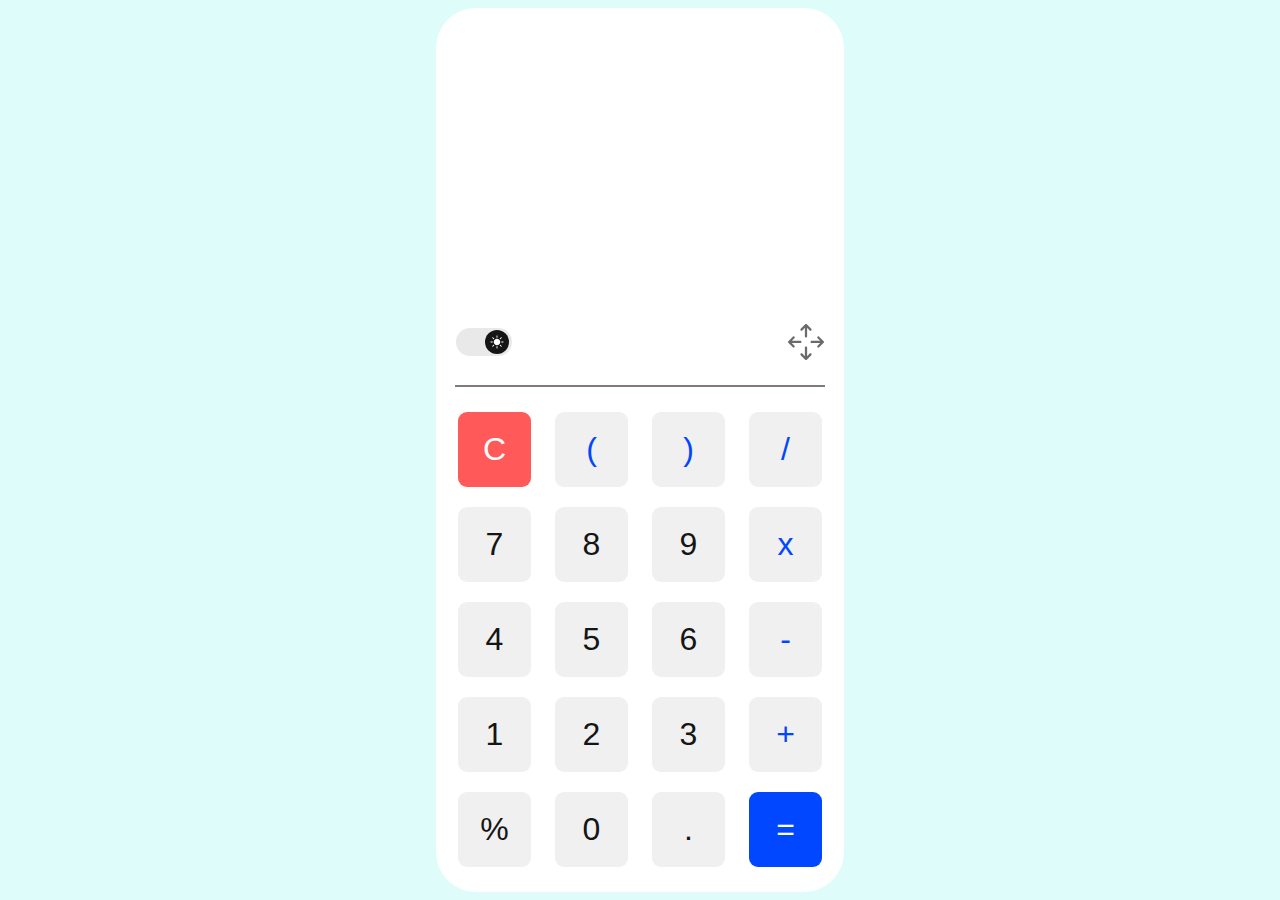
==== Project_2/index.html @ 6a68251f "Adding project 02" ====
<!DOCTYPE html>
<html lang="en">

<head>
    <meta charset="UTF-8">
    <meta http-equiv="X-UA-Compatible" content="IE=edge">
    <meta name="viewport" content="width=device-width, initial-scale=1.0">
    <link rel="shortcut icon" href="./images/ficon.webp" type="image/x-icon">
    <link rel="stylesheet" href="style.css">
    <title>Calculator</title>
</head>

<body>
    <div class="container" id="calculator">
        <form action="" class="cal" name="cal">
            <div class="res">
                <input type="text" id="text" readonly class="text" name="text">
                <input type="text" id="result" readonly class="result" name="result">
            </div>
        </form>
        <div class="flx">
            <img onclick="makeDark()" id="img" alt="light to dark" class="switch button">
            <img id="calculatormove" class="calculatormove" src="./images//move.svg">
        </div>
        <hr class="hr">
        <div class="row">
            <button class="num clear" name="clear" onclick="cal.text.value='',cal.result.value=''">C</button>
            <button class="num blue" name="num" onclick="cal.text.value+='('">(</button>
            <button class="num blue" name="num" onclick="cal.text.value+=')'">)</button>
            <button class="num mr blue" name="num" onclick="cal.text.value+='/'">/</button>
        </div>

        <div class="row">
            <button class="num" name="num" onclick="cal.text.value+=7">7</button>
            <button class="num" name="num" onclick="cal.text.value+=8">8</button>
            <button class="num" name="num" onclick="cal.text.value+=9">9</button>
            <button class="num mr blue" name="num" onclick="cal.text.value+='*'">x</button>
        </div>

        <div class="row">
            <button class="num" name="num" onclick="cal.text.value+=4">4</button>
            <button class="num" name="num" onclick="cal.text.value+=5">5</button>
            <button class="num" name="num" onclick="cal.text.value+=6">6</button>
            <button class="num mr blue" name="num" onclick="cal.text.value+='-'">-</button>
        </div>

        <div class="row">
            <button class="num" name="num" onclick="cal.text.value+=1">1</button>
            <button class="num" name="num" onclick="cal.text.value+=2">2</button>
            <button class="num" name="num" onclick="cal.text.value+=3">3</button>
            <button class="num mr blue" name="num" onclick="cal.text.value+='+'">+</button>
        </div>

        <div class="row">
            <button class="num" name="num" onclick="cal.text.value='('+cal.text.value+')'+'*0.01'">%</button>
            <button class="num" name="num" onclick="cal.text.value+=0">0</button>
            <button class="num" name="num" onclick="cal.text.value+='.'">.</button>
            <button class="num mr equal" name="equal" onclick="calculate()">=</button>
        </div>
    </div>
    <script src="./index.js"></script>

</body>

</html>
---- Project_2/style.css ----
:root {
    --bg: #DEFCF9;
    --con_bg: #FFFFFF;
    --btn_bg: #F0F0F0;
    --equal_bg: #0047FF;
    --text_color: #151515;
    --Cbtn_bg: #FF5959;
    --img_Url: url("./images/light_icon.svg");
}

*,
.div {
    margin: 0;
    padding: 0;
}

body {
    height: 100vh;
    background-color: var(--bg);
    display: flex;
    align-items: center;
    justify-content: center;
}


.flx {
    margin-top: 3.5rem;
    width: 100%;
    display: flex;
    justify-content: space-between;
}

.switch {
    width: 3.5rem;
    align-self: flex-start;
    content: var(--img_Url);
    align-self: center;
}

.calculatormove {
    cursor: grab;
}

.calculatormove:active {
    cursor: grabbing;
}

.container {
    position: absolute;
    background-color: var(--con_bg);
    width: 23rem;
    height: 52.75rem;
    border-radius: 2.5rem;
    padding: 1.25rem;

    display: flex;
    flex-direction: column;
    align-items: center;
}

.res {
    display: flex;
    flex-direction: column;
    margin-top: 4rem;
}

.text {
    border: 0;
    width: 24rem;
    height: 2rem;
    color: var(--text_color);
    text-align: right;
    font-size: 2rem;
    background-color: var(--con_bg);
}

.result {
    border: 0;
    width: 24rem;
    height: 4rem;
    margin-top: 5rem;
    color: var(--equal_bg);
    text-align: right;
    font-size: 3.5rem;
    background-color: var(--con_bg);

}



.switch:hover {
    cursor: pointer;
}


.hr {
    width: 100%;
    height: 0;
    border: 1px solid #827A7A;
    margin-top: 1.563rem;
    margin-bottom: 0.313rem;
}

.row {
    border-radius: 0.563rem;
    margin-top: 1.25rem;
    justify-content: space-between;
}

.num {
    border-radius: 0.563rem;
    width: 4.563rem;
    height: 4.688rem;
    font-size: 2rem;
    margin-right: 1.25rem;
    border: 0;
    background-color: var(--btn_bg);
    color: var(--text_color);
}

.mr {
    margin-right: 0;
}

.clear {
    background-color: var(--Cbtn_bg);
    color: var(--con_bg);
}

.blue {
    color: var(--equal_bg);
}

.equal {
    background-color: var(--equal_bg);
    color: var(--con_bg);
}

.num:hover {
    box-shadow: 4px 4px 4px rgba(0, 0, 0, 0.25);
    cursor: pointer;
}
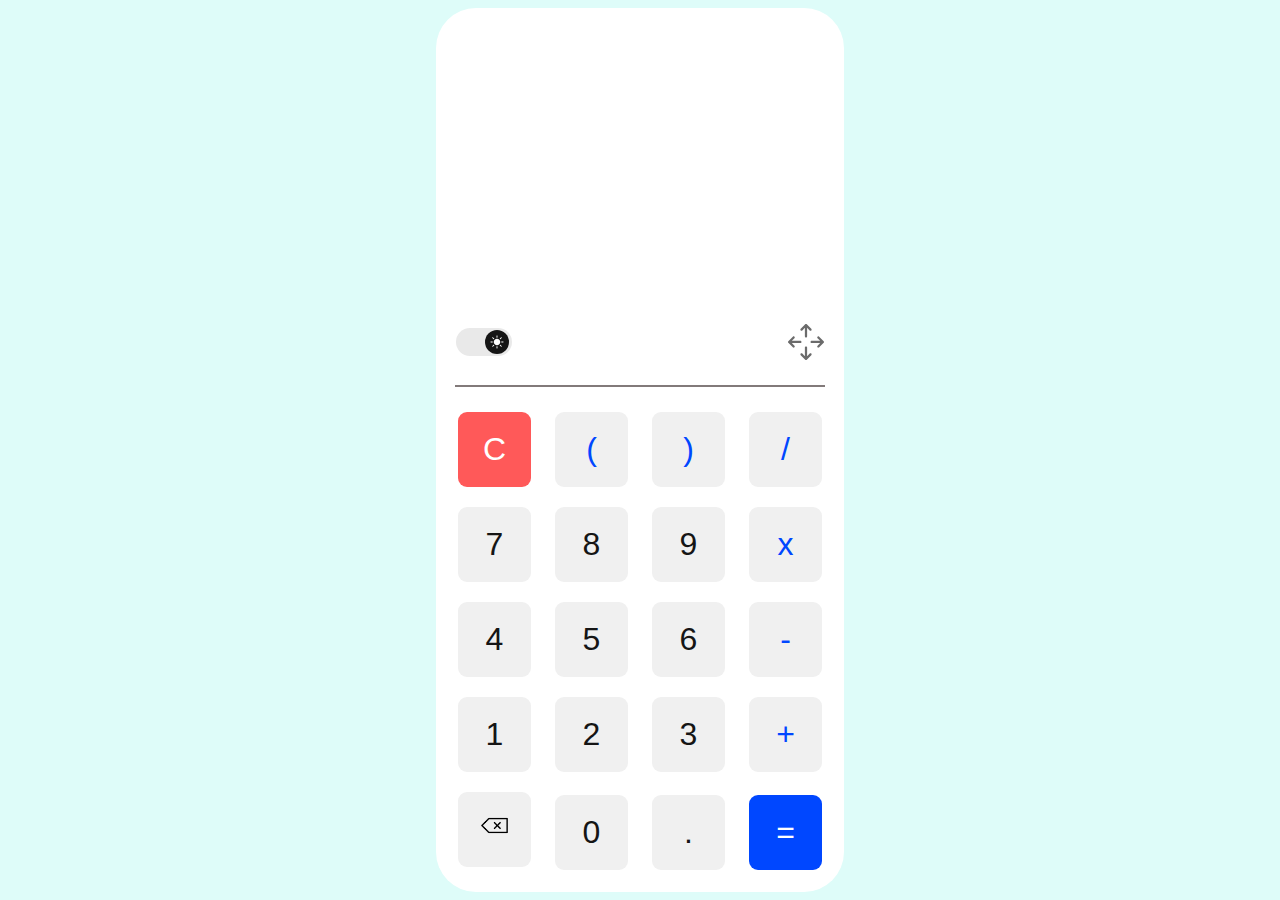
==== commit 8e557fa8: "new update to project2" ====
--- a/Project_2/index.html
+++ b/Project_2/index.html
@@ -52,7 +52,7 @@
         </div>
 
         <div class="row">
-            <button class="num" name="num" onclick="cal.text.value='('+cal.text.value+')'+'*0.01'">%</button>
+            <button class="num" name="num" onclick="erase()"><img src="./images/clear.png" class="clr"></button>
             <button class="num" name="num" onclick="cal.text.value+=0">0</button>
             <button class="num" name="num" onclick="cal.text.value+='.'">.</button>
             <button class="num mr equal" name="equal" onclick="calculate()">=</button>
--- a/Project_2/style.css
+++ b/Project_2/style.css
@@ -1,5 +1,5 @@
 :root {
-    --bg: #DEFCF9;
+    --bg: #DEFCF9;  
     --con_bg: #FFFFFF;
     --btn_bg: #F0F0F0;
     --equal_bg: #0047FF;
@@ -118,6 +118,12 @@
     color: var(--text_color);
 }
 
+.clr{
+    width: 2.2rem;
+    height: 2.2rem;
+    background-color: transparent;
+}   
+
 .mr {
     margin-right: 0;
 }
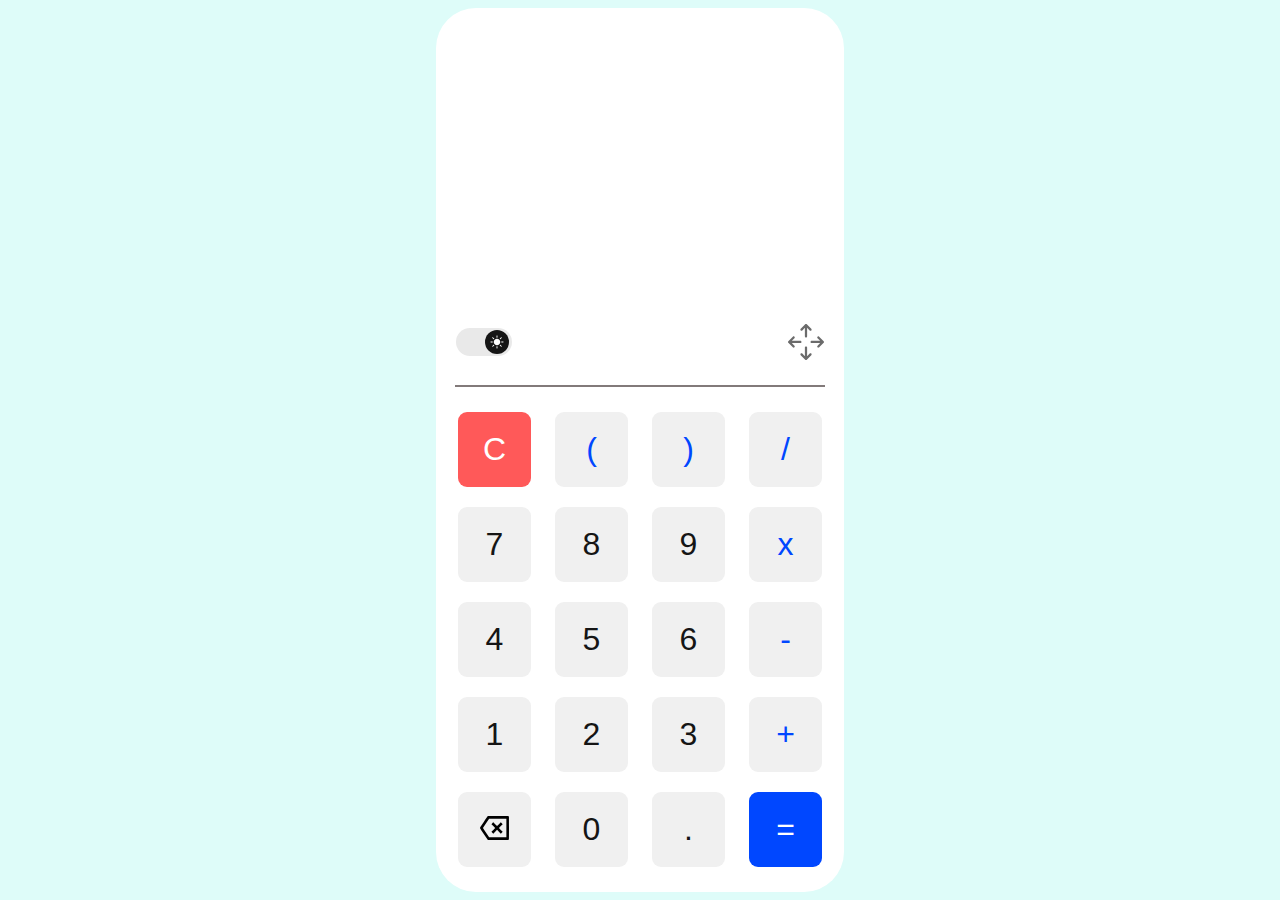
==== commit 5b3079a7: "Before final project" ====
--- a/Project_2/index.html
+++ b/Project_2/index.html
@@ -52,7 +52,7 @@
         </div>
 
         <div class="row">
-            <button class="num" name="num" onclick="erase()"><img src="./images/clear.png" class="clr"></button>
+            <button class="num" name="num" onclick="erase()"><img id="clear" src="./images/clear.svg" class="clr"></button>
             <button class="num" name="num" onclick="cal.text.value+=0">0</button>
             <button class="num" name="num" onclick="cal.text.value+='.'">.</button>
             <button class="num mr equal" name="equal" onclick="calculate()">=</button>
--- a/Project_2/style.css
+++ b/Project_2/style.css
@@ -119,10 +119,12 @@
 }
 
 .clr{
-    width: 2.2rem;
-    height: 2.2rem;
+    height: 1.5rem;
     background-color: transparent;
 }   
+.clr:hover{
+    filter: invert(48%) sepia(79%) saturate(2476%) hue-rotate(86deg) brightness(118%) contrast(119%);
+}
 
 .mr {
     margin-right: 0;
